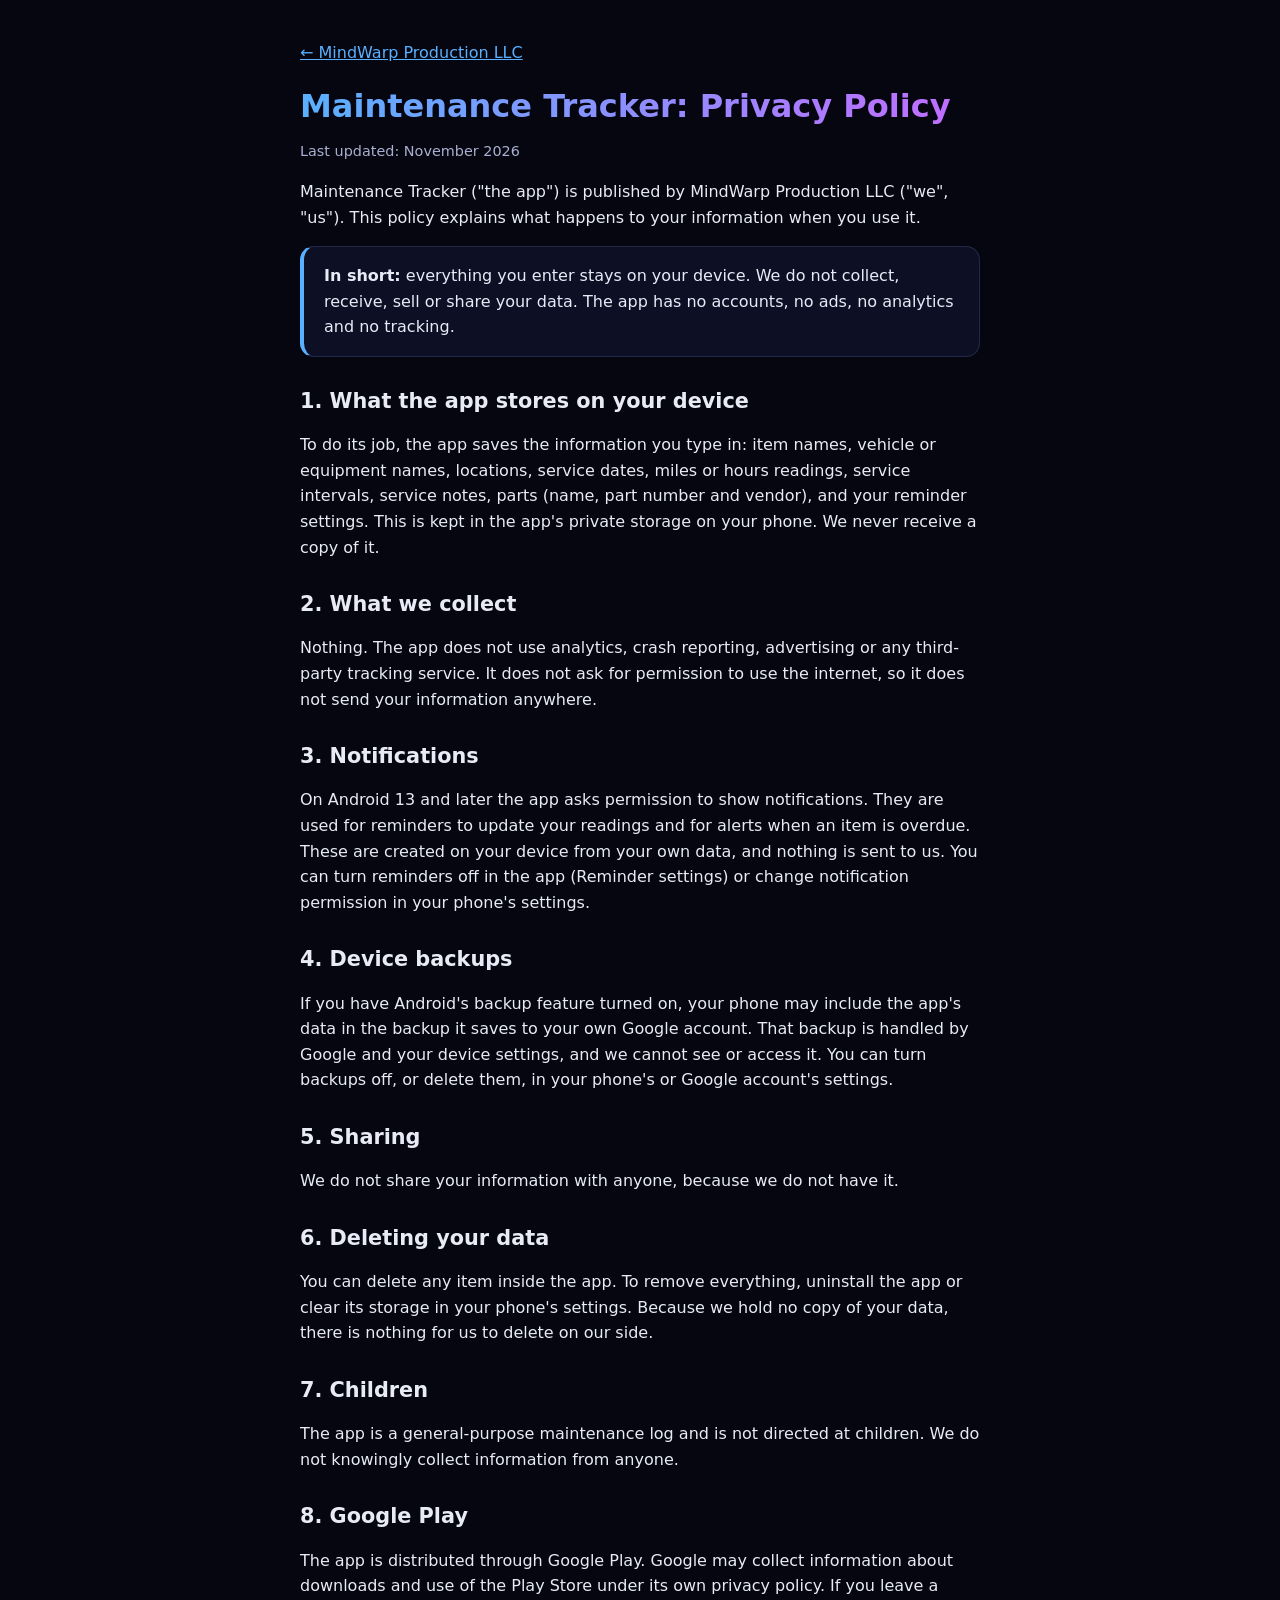
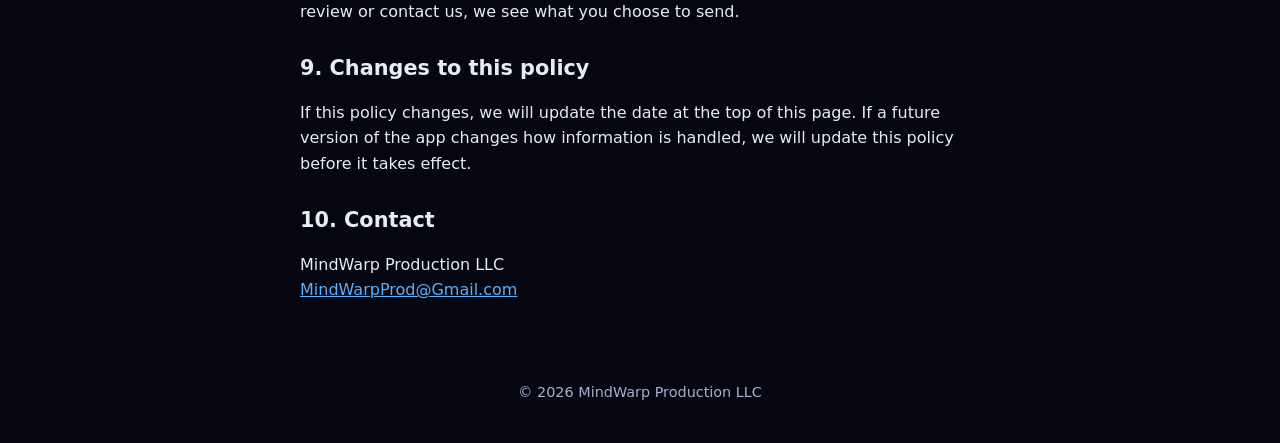
==== maintenance-tracker/privacy.html @ 2d994529 "Initial site: company page, Maintenance Tracker privacy policy" ====
<!DOCTYPE html>
<html lang="en">
<head>
  <meta charset="utf-8">
  <meta name="viewport" content="width=device-width, initial-scale=1">
  <title>Maintenance Tracker - Privacy Policy</title>
  <meta name="description" content="Privacy policy for the Maintenance Tracker app by MindWarp Production LLC.">
  <link rel="stylesheet" href="../styles.css">
</head>
<body>
  <main>
    <p><a href="../index.html">&larr; MindWarp Production LLC</a></p>

    <h1>Maintenance Tracker: Privacy Policy</h1>
    <p class="small">Last updated: November 2026</p>

    <p>
      Maintenance Tracker ("the app") is published by MindWarp Production LLC
      ("we", "us"). This policy explains what happens to your information when you use it.
    </p>

    <div class="card summary">
      <strong>In short:</strong> everything you enter stays on your device. We do not collect,
      receive, sell or share your data. The app has no accounts, no ads, no analytics and no
      tracking.
    </div>

    <h2>1. What the app stores on your device</h2>
    <p>
      To do its job, the app saves the information you type in: item names, vehicle or
      equipment names, locations, service dates, miles or hours readings, service intervals,
      service notes, parts (name, part number and vendor), and your reminder settings. This is
      kept in the app's private storage on your phone. We never receive a copy of it.
    </p>

    <h2>2. What we collect</h2>
    <p>
      Nothing. The app does not use analytics, crash reporting, advertising or any third-party
      tracking service. It does not ask for permission to use the internet, so it does not send
      your information anywhere.
    </p>

    <h2>3. Notifications</h2>
    <p>
      On Android 13 and later the app asks permission to show notifications. They are used for
      reminders to update your readings and for alerts when an item is overdue. These are created
      on your device from your own data, and nothing is sent to us. You can turn reminders off
      in the app (Reminder settings) or change notification permission in your phone's settings.
    </p>

    <h2>4. Device backups</h2>
    <p>
      If you have Android's backup feature turned on, your phone may include the app's data in the
      backup it saves to your own Google account. That backup is handled by Google and your device
      settings, and we cannot see or access it. You can turn backups off, or delete them, in your
      phone's or Google account's settings.
    </p>

    <h2>5. Sharing</h2>
    <p>We do not share your information with anyone, because we do not have it.</p>

    <h2>6. Deleting your data</h2>
    <p>
      You can delete any item inside the app. To remove everything, uninstall the app or clear its
      storage in your phone's settings. Because we hold no copy of your data, there is nothing for
      us to delete on our side.
    </p>

    <h2>7. Children</h2>
    <p>
      The app is a general-purpose maintenance log and is not directed at children. We do not
      knowingly collect information from anyone.
    </p>

    <h2>8. Google Play</h2>
    <p>
      The app is distributed through Google Play. Google may collect information about downloads
      and use of the Play Store under its own privacy policy. If you leave a review or contact us,
      we see what you choose to send.
    </p>

    <h2>9. Changes to this policy</h2>
    <p>
      If this policy changes, we will update the date at the top of this page. If a future version
      of the app changes how information is handled, we will update this policy before it takes effect.
    </p>

    <h2>10. Contact</h2>
    <p>
      MindWarp Production LLC<br>
      <a href="mailto:MindWarpProd@Gmail.com">MindWarpProd@Gmail.com</a>
    </p>
  </main>

  <footer>
    <p>&copy; 2026 MindWarp Production LLC</p>
  </footer>
</body>
</html>
---- styles.css ----
:root {
  --bg: #05060f;
  --panel: #0d1024;
  --text: #e8eaf6;
  --muted: #a9afd0;
  --accent: #5ab0ff;
  --accent2: #c46bff;
  --border: #23284a;
}

* { box-sizing: border-box; }

body {
  margin: 0;
  background: var(--bg);
  color: var(--text);
  font-family: system-ui, -apple-system, "Segoe UI", Roboto, Arial, sans-serif;
  line-height: 1.6;
}

main, header, footer {
  max-width: 720px;
  margin: 0 auto;
  padding: 24px 20px;
}

header { text-align: center; padding-top: 40px; }

header img {
  width: 100%;
  max-width: 420px;
  height: auto;
  border-radius: 16px;
  border: 1px solid var(--border);
}

h1, h2, h3 { line-height: 1.25; }

h1 {
  font-size: 2rem;
  margin: 20px 0 4px;
  background: linear-gradient(90deg, var(--accent), var(--accent2));
  -webkit-background-clip: text;
  background-clip: text;
  color: transparent;
}

h2 { margin-top: 2rem; font-size: 1.3rem; }

.tagline { color: var(--muted); letter-spacing: 0.08em; margin: 0; }

a { color: var(--accent); }
a:focus-visible { outline: 3px solid var(--accent2); outline-offset: 2px; }

.card {
  background: var(--panel);
  border: 1px solid var(--border);
  border-radius: 14px;
  padding: 16px 20px;
  margin: 16px 0;
}

.summary {
  border-left: 4px solid var(--accent);
}

.small { color: var(--muted); font-size: 0.9rem; }

footer { text-align: center; color: var(--muted); font-size: 0.9rem; }
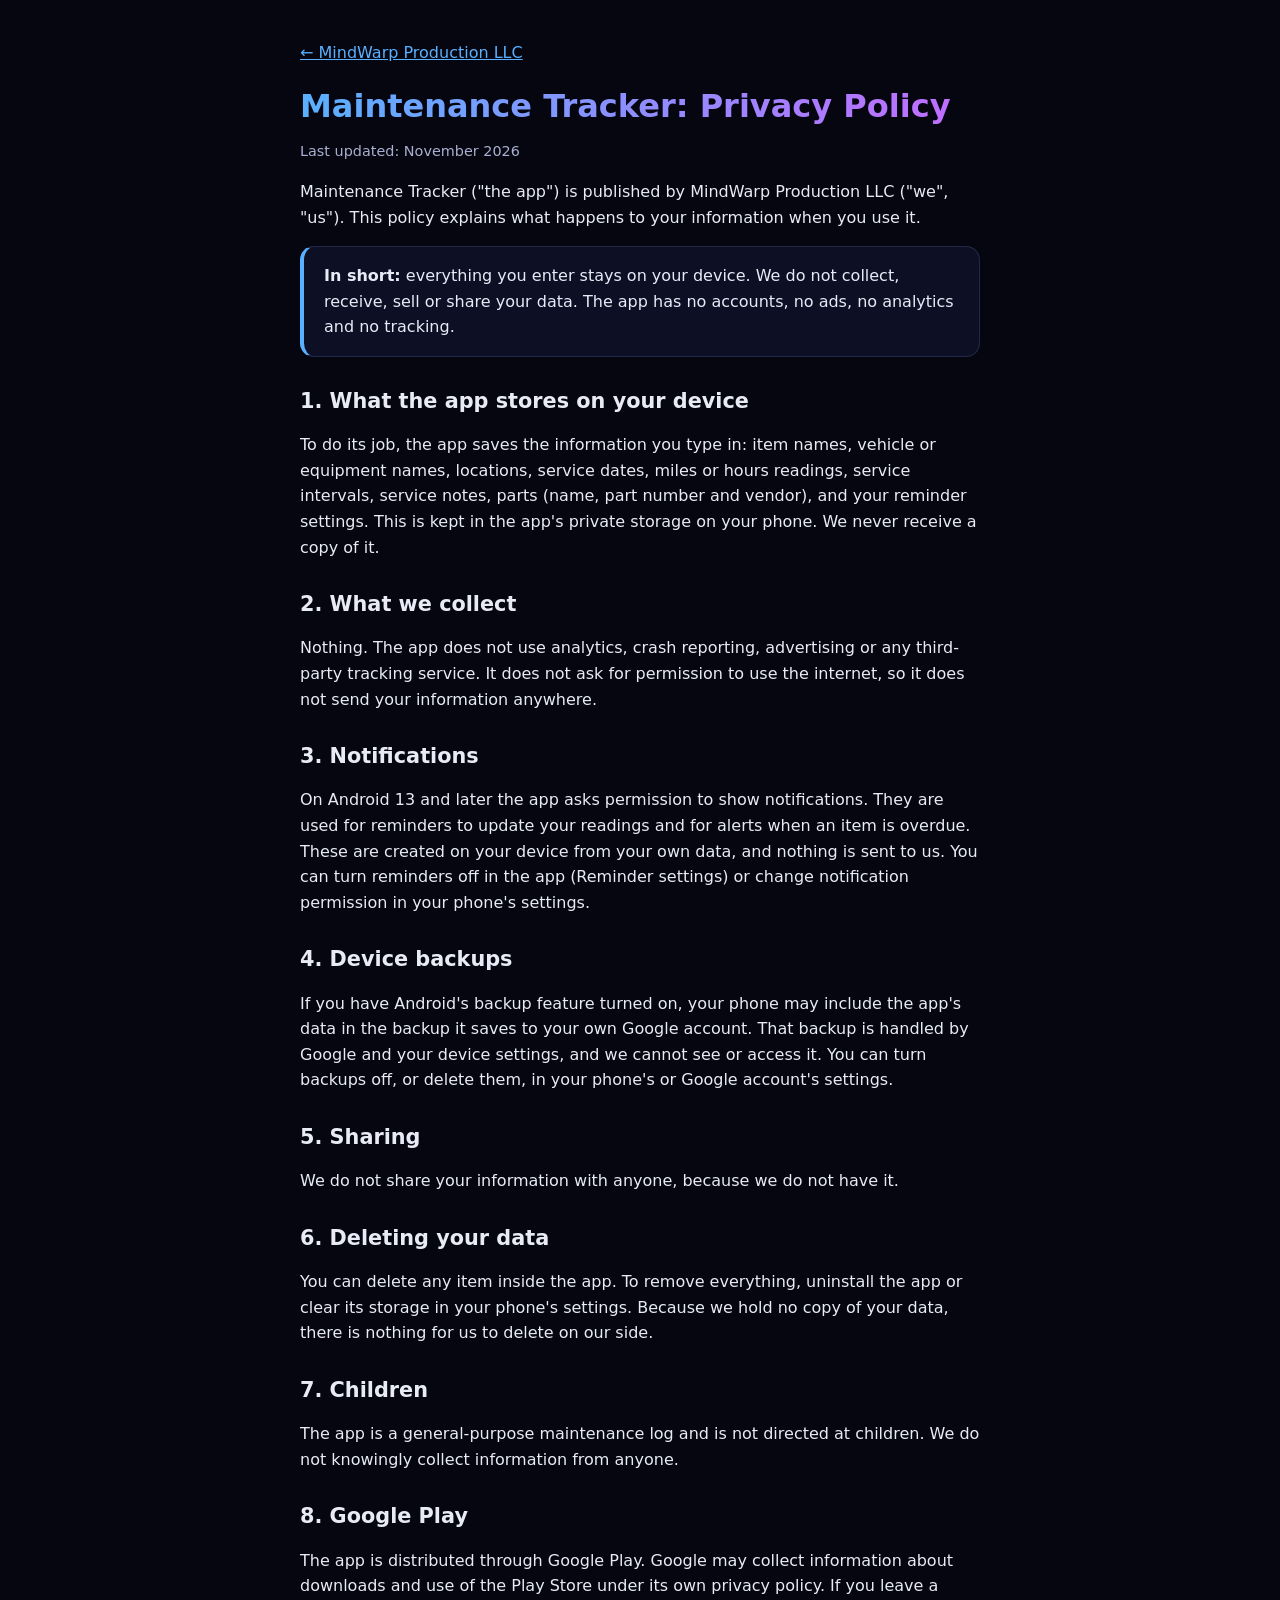
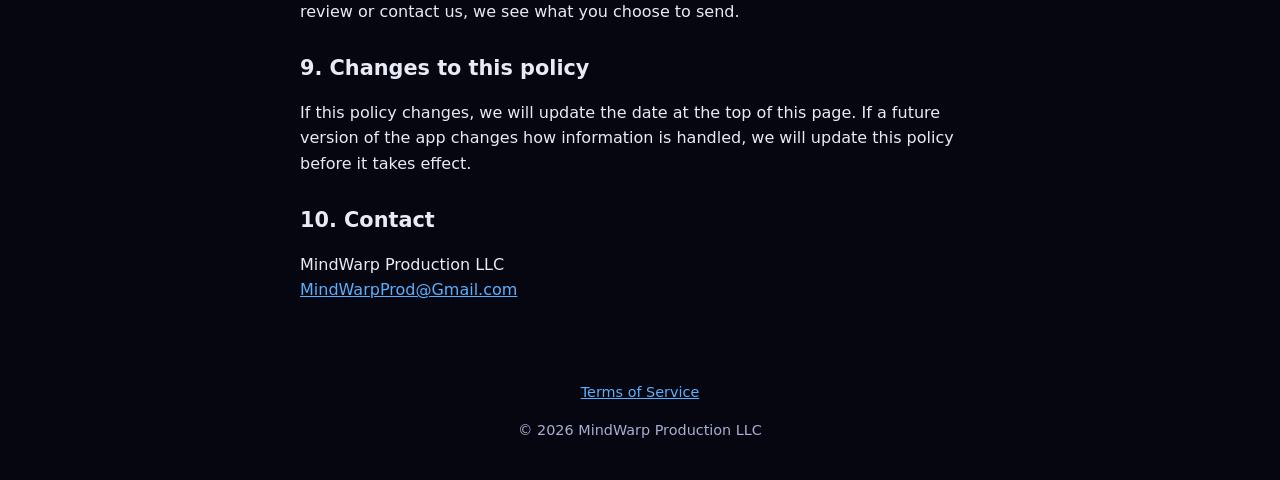
==== commit 39d11a90: "Add Maintenance Tracker terms of service and link it from the site" ====
--- a/maintenance-tracker/privacy.html
+++ b/maintenance-tracker/privacy.html
@@ -93,6 +93,7 @@
   </main>
 
   <footer>
+    <p><a href="terms.html">Terms of Service</a></p>
     <p>&copy; 2026 MindWarp Production LLC</p>
   </footer>
 </body>
